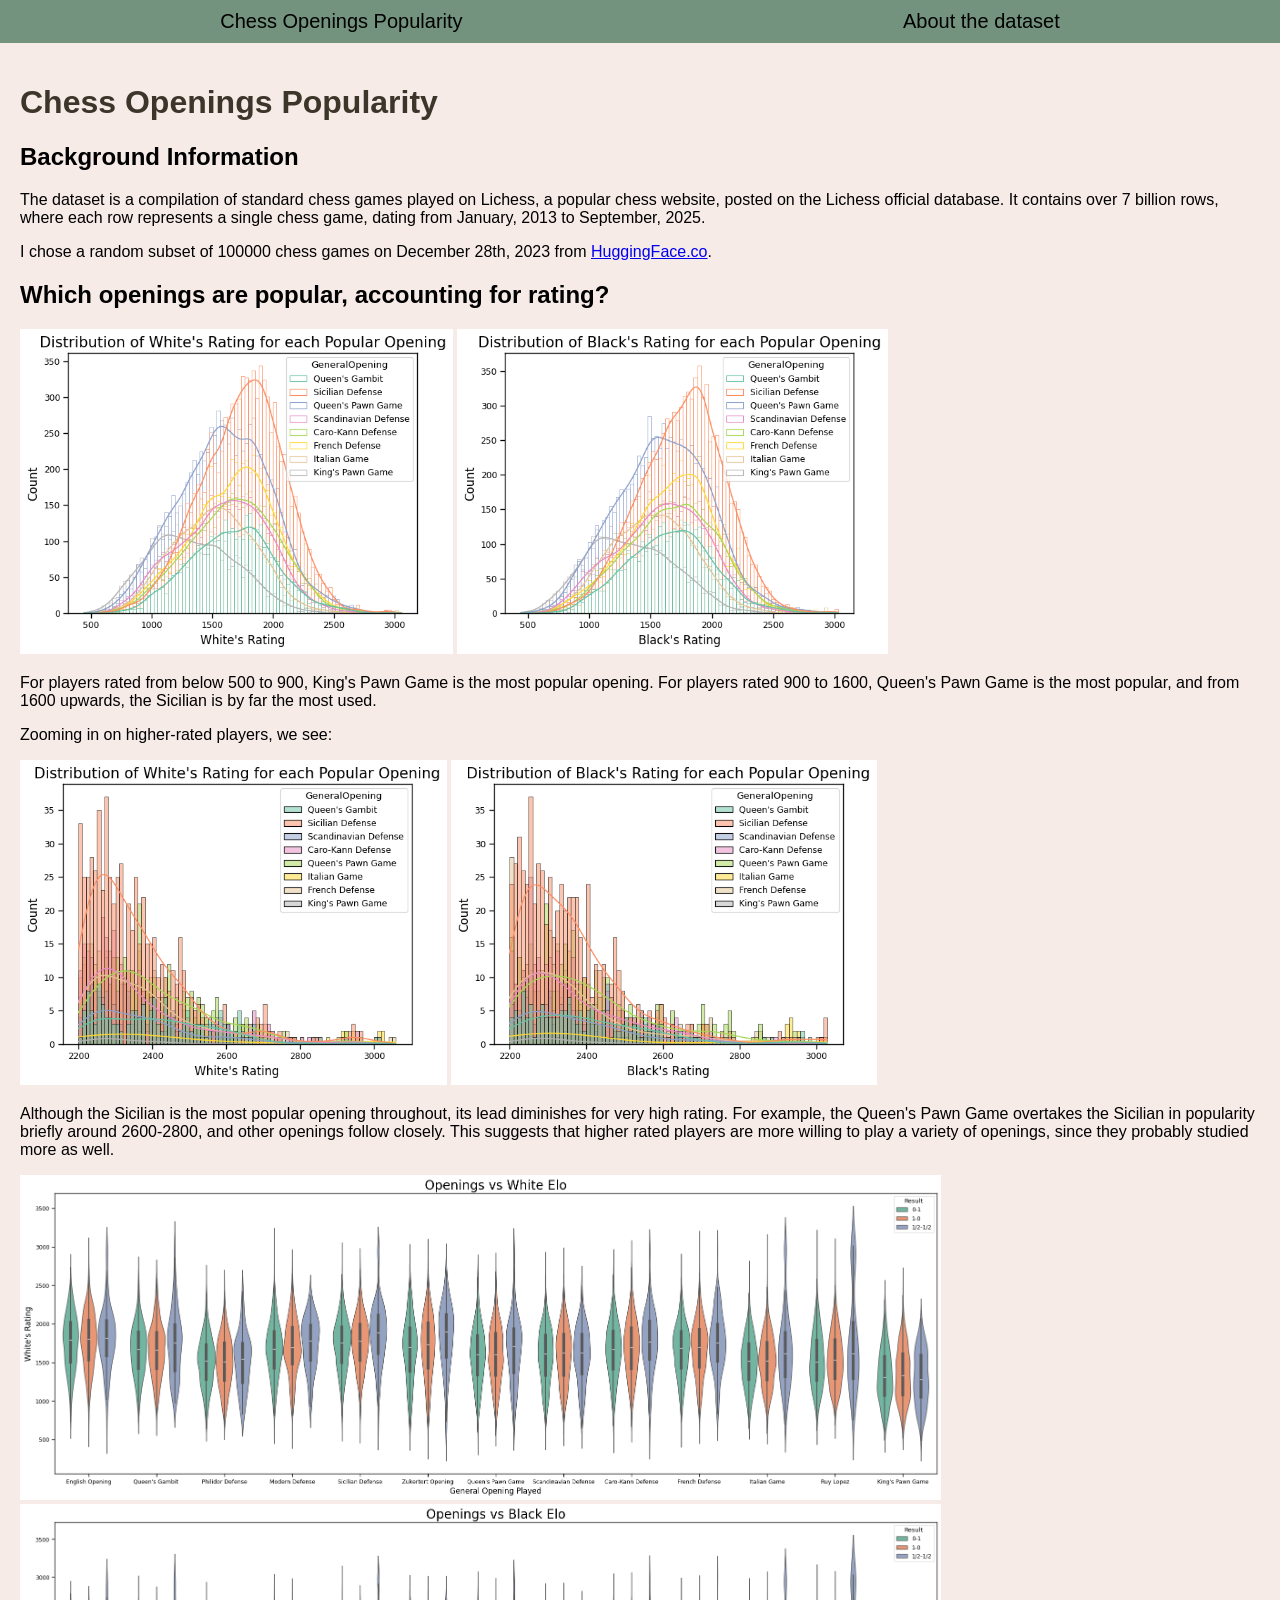
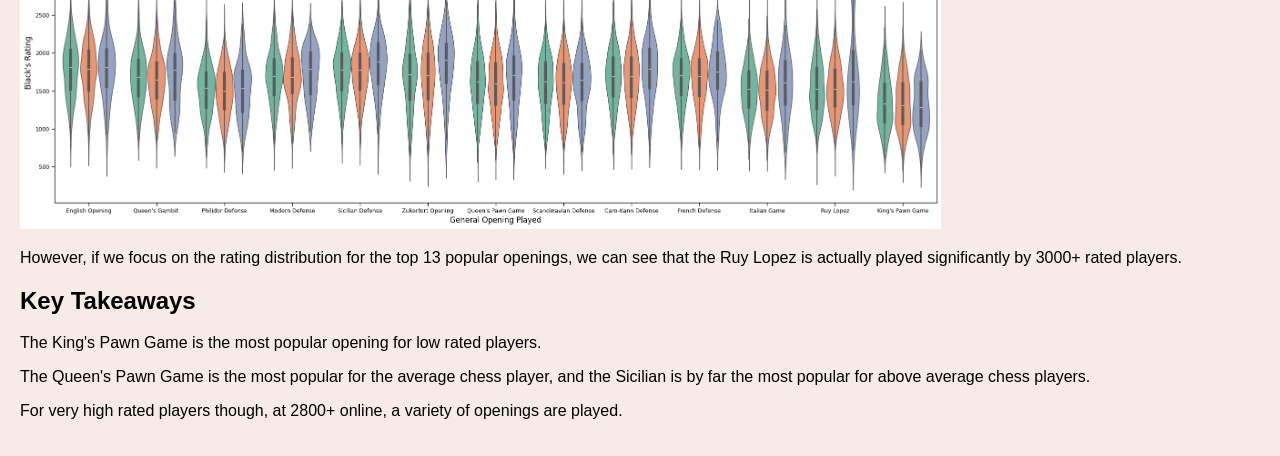
==== index.html @ 009cc241 "finished index.html" ====
<!DOCTYPE html>
<html lang="en">
<head>
    <meta charset="UTF-8">
    <meta name="viewport" content="width=device-width, initial-scale=1.0">
    <title>Document</title>
    <link rel="stylesheet" href="style.css">
</head>
<body>

    <nav>
        <a href="index.html">Chess Openings Popularity</a>
        <a href="data-card.html">About the dataset</a>
    </nav>

    <main>

        <h1>Chess Openings Popularity</h1>
        <h2>Background Information</h2>

        <p>The dataset is a compilation of standard chess games played on Lichess,
            a popular chess website, posted on the Lichess official database.
            It contains over 7 billion rows, where each row represents a single chess game,
            dating from January, 2013 to September, 2025.</p>

        <p>I chose a random subset of 100000 chess games on December 28th, 2023 from 

        <a href="https://huggingface.co/datasets/Lichess/standard-chess-games">HuggingFace.co</a>.</p>

        <h2>Which openings are popular, accounting for rating?</h3>

        <img src="openingDistribWhite.png" alt="Openings vs White's Rating" height="300">
        <img src="openingDistribBlack.png" alt="Openings vs White's Rating" height="300">

        <p>For players rated from below 500 to 900, King's Pawn Game is the most popular opening. For players rated 900 to 1600, Queen's Pawn Game is the most popular, and from 1600 upwards, the Sicilian is by far the most used.</p>

        <p>Zooming in on higher-rated players, we see:</p>

        <img src="openingDistribWhiteHigh.png" alt="Openings vs White's Rating (2200+)" height="300">
        <img src="openingDistribBlackHigh.png" alt="Openings vs Black's Rating (2200+)" height="300">

        <p>Although the Sicilian is the most popular opening throughout, its lead diminishes for very high rating. For example, the Queen's Pawn Game overtakes the Sicilian in popularity briefly around 2600-2800, and other openings follow closely. This suggests that higher rated players are more willing to play a variety of openings, since they probably studied more as well.</p>

        <img src="openingsVsWhiteElo.png" alt="Popular Openings vs White's Rating">
        <img src="openingsVsBlackElo.png" alt="Popular Openings vs Black's Rating">

        <p>However, if we focus on the rating distribution for the top 13 popular openings, we can see that the Ruy Lopez is actually played significantly by 3000+ rated players.</p>

        <h2>Key Takeaways</h2>

        <p>The King's Pawn Game is the most popular opening for low rated players.</p>
        <p>The Queen's Pawn Game is the most popular for the average chess player, and the Sicilian is by far the most popular for above average chess players.</p>
        <p>For very high rated players though, at 2800+ online, a variety of openings are played.</p>

    </main>

</body>
</html>
---- style.css ----
/*
*/
:root {
    --seashell: #f7ebe8;
    --mutedteal: #73937e;
    --darkbrown: #3c362a;
    --tangerinedream: #ffa987;
    --bluepurple: #677db7;
}

body {
    background-color: var(--seashell);
    margin: 0;
}

nav {
    background-color: var(--mutedteal);
    display: flex;
    justify-content: space-around;
}

nav a {
    text-decoration: none;
    font-size: 20px;
    color: #000000;
    padding:10px;
    font-family:'Gill Sans', 'Gill Sans MT', Calibri, 'Trebuchet MS', sans-serif;
}

h1 {
    justify-self: center;
    color: var(--darkbrown);
}

main {
    padding:20px;
    font-family:'Gill Sans', 'Gill Sans MT', Calibri, 'Trebuchet MS', sans-serif;
}

main img:hover {
    height: 375px;
    transition: height 0.75s;
}

main img {
    height: 325px;
    transition: height 1.5s;
}
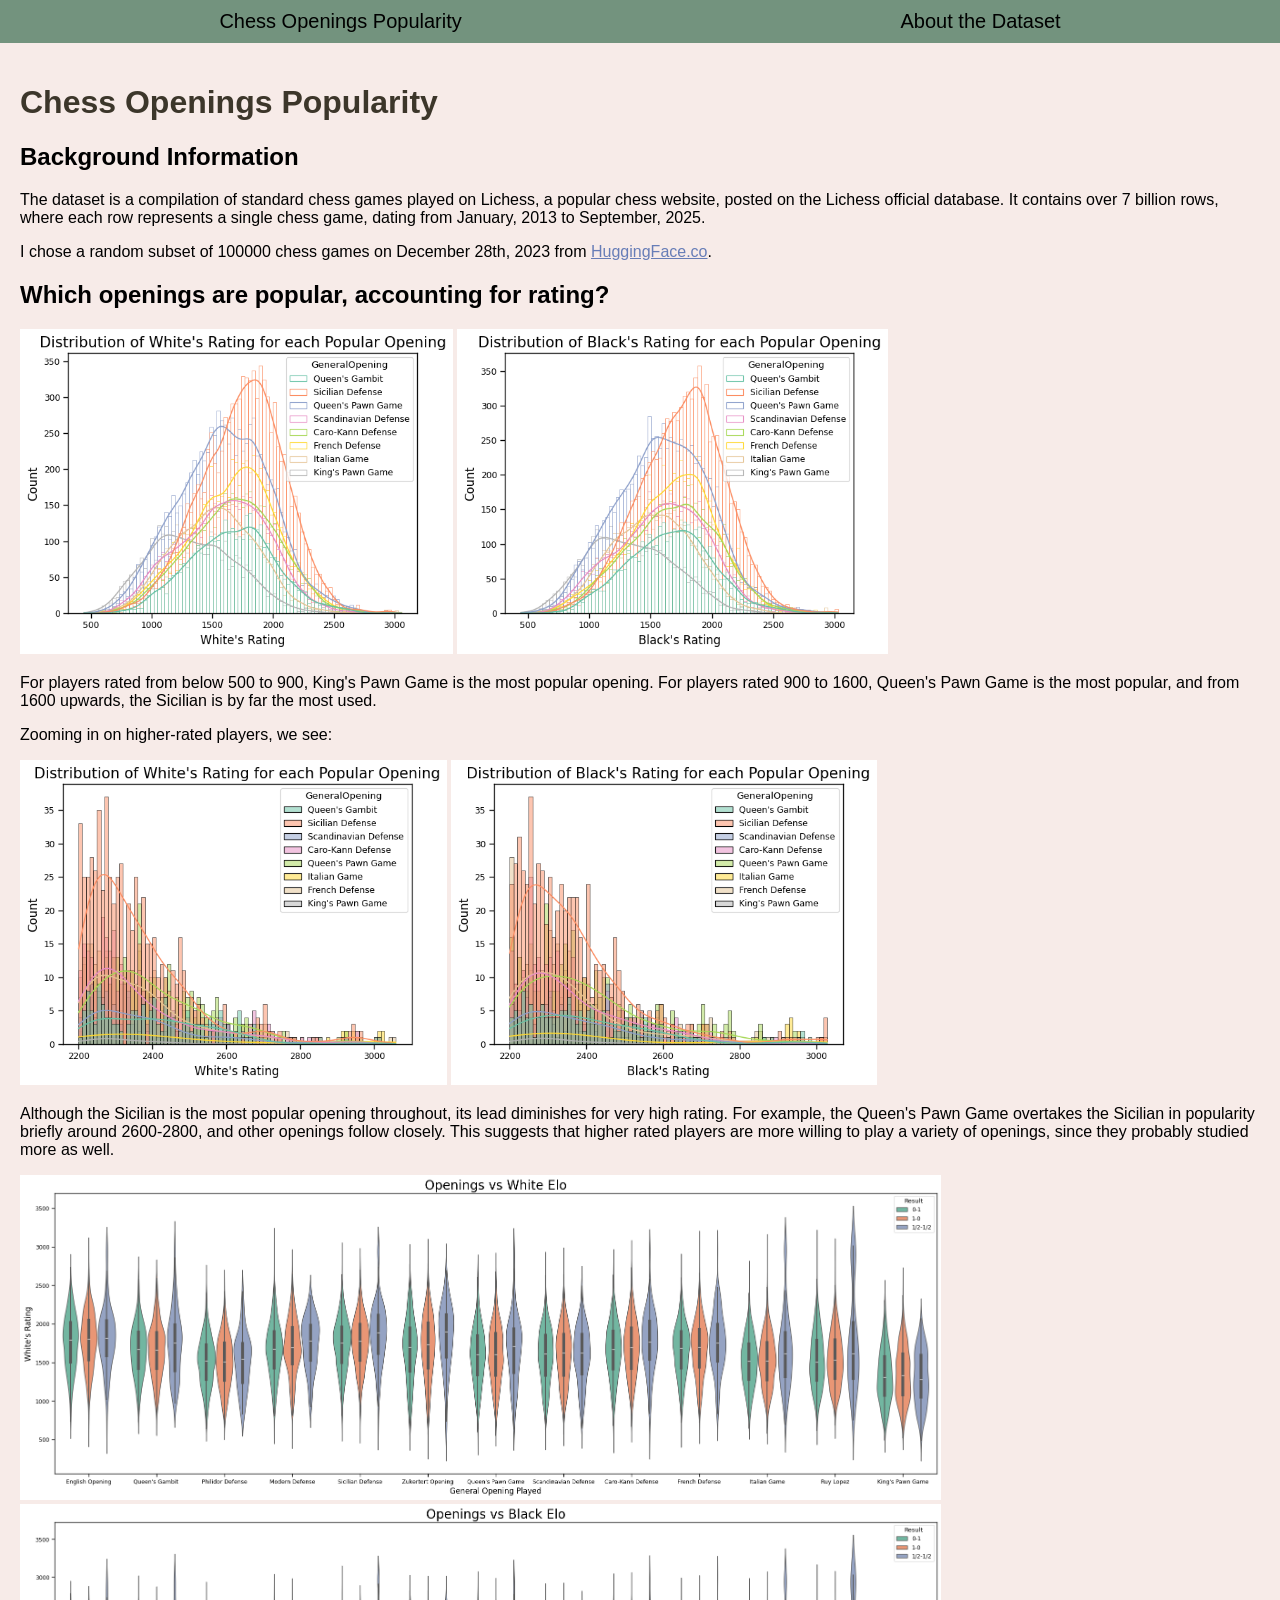
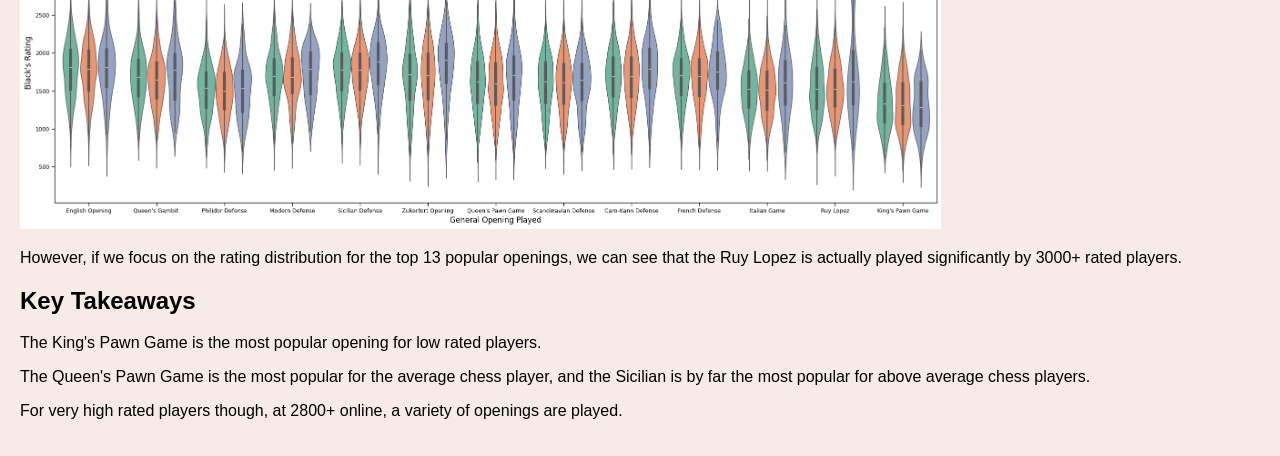
==== commit fb0045f6: "finished data-card.html" ====
--- a/index.html
+++ b/index.html
@@ -3,14 +3,14 @@
 <head>
     <meta charset="UTF-8">
     <meta name="viewport" content="width=device-width, initial-scale=1.0">
-    <title>Document</title>
+    <title>Chess Openings Popularity</title>
     <link rel="stylesheet" href="style.css">
 </head>
 <body>
 
     <nav>
         <a href="index.html">Chess Openings Popularity</a>
-        <a href="data-card.html">About the dataset</a>
+        <a href="data-card.html">About the Dataset</a>
     </nav>
 
     <main>
--- a/style.css
+++ b/style.css
@@ -45,4 +45,8 @@
 main img {
     height: 325px;
     transition: height 1.5s;
+}
+
+main a {
+    color: var(--bluepurple)
 }
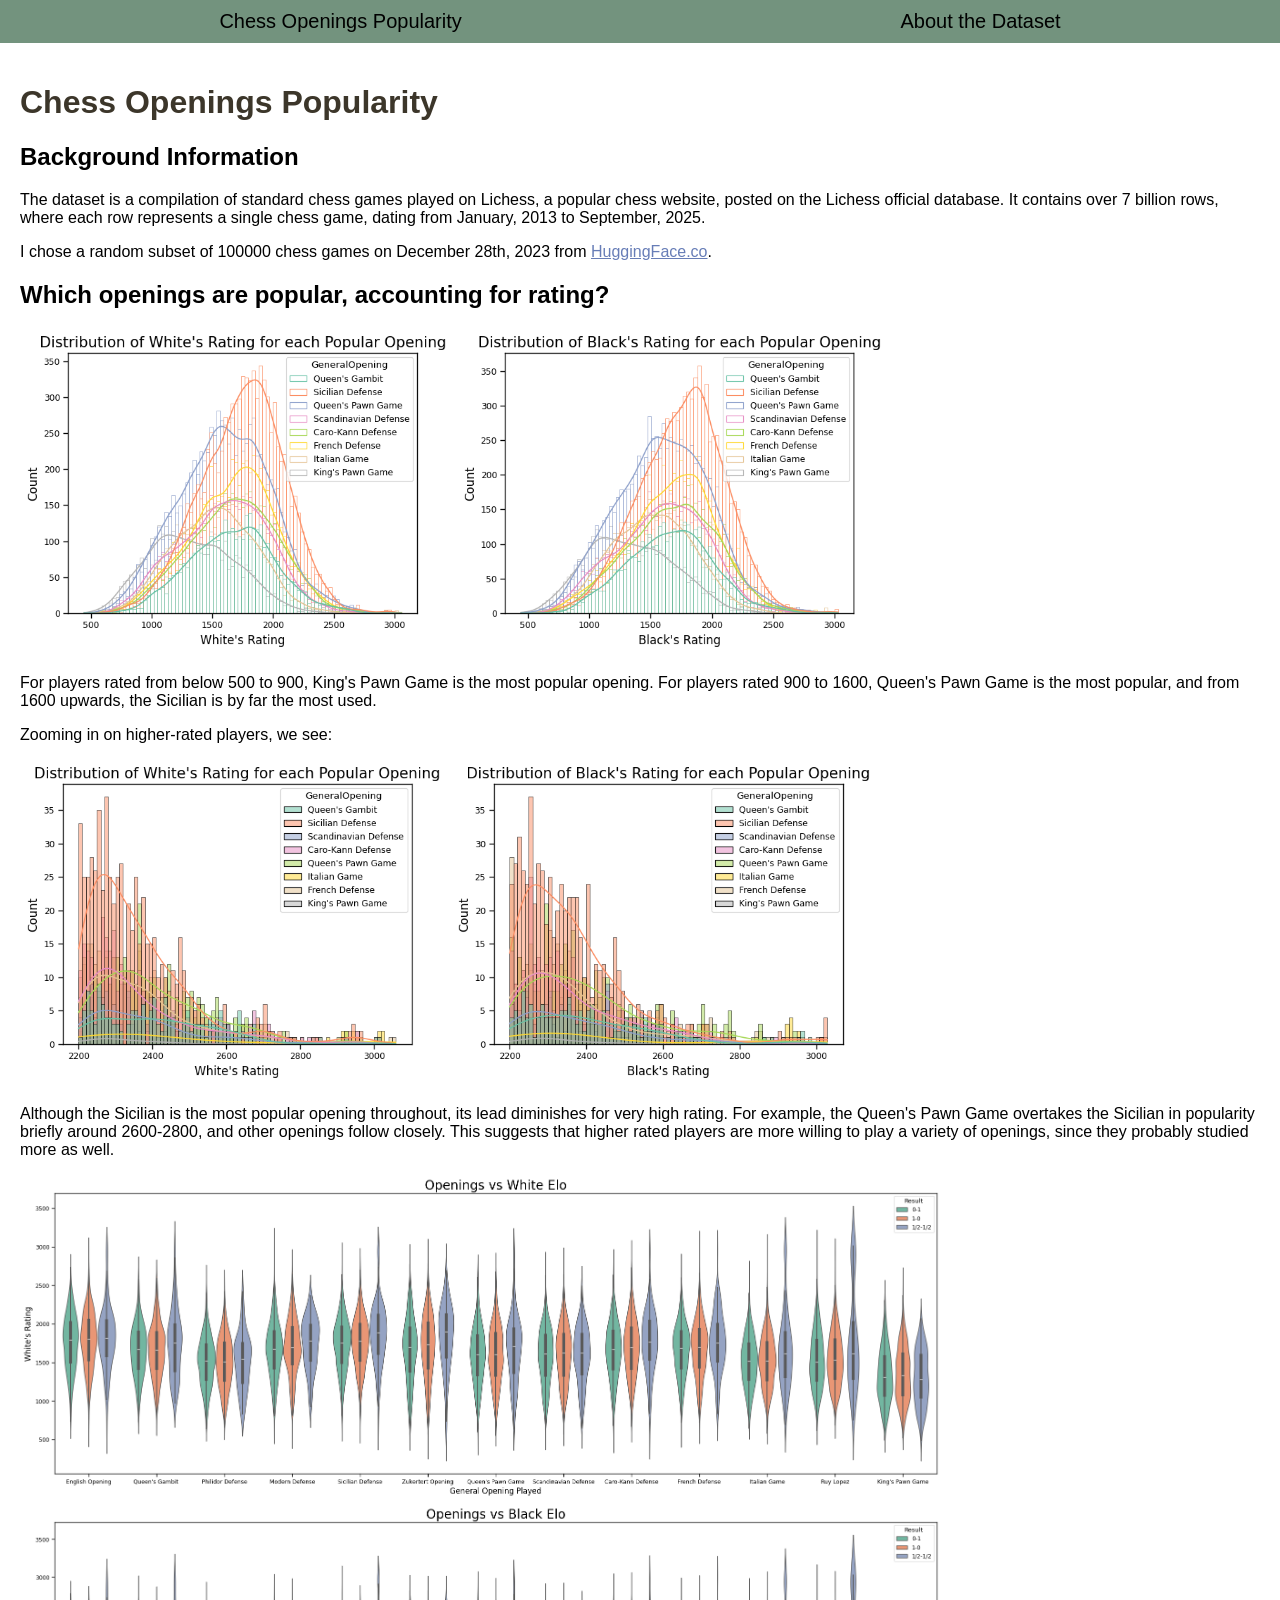
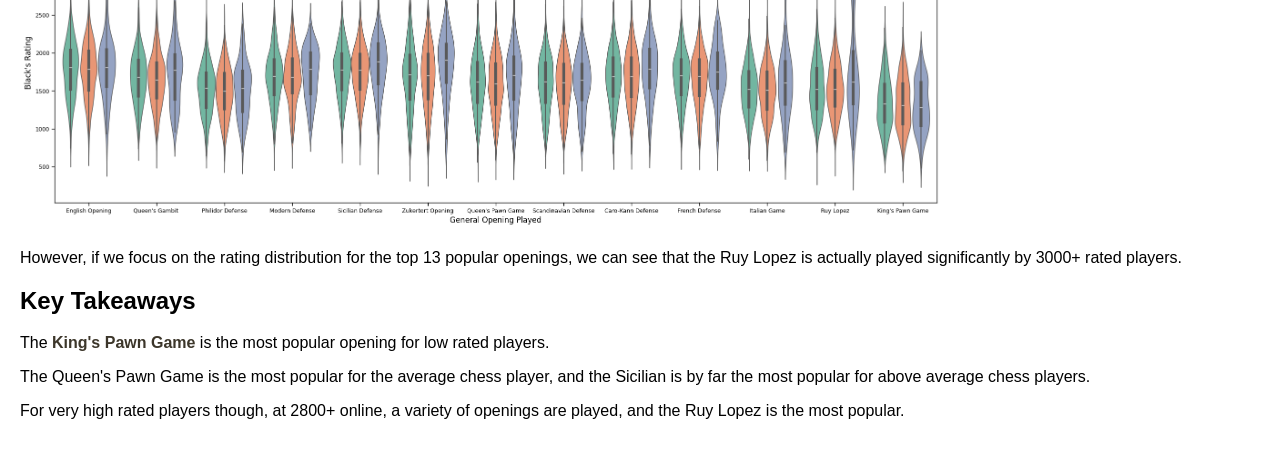
==== commit edb63143: "editing background part 1" ====
--- a/index.html
+++ b/index.html
@@ -27,7 +27,7 @@
 
         <a href="https://huggingface.co/datasets/Lichess/standard-chess-games">HuggingFace.co</a>.</p>
 
-        <h2>Which openings are popular, accounting for rating?</h3>
+        <h2>Which openings are popular, accounting for rating?</h2>
 
         <img src="openingDistribWhite.png" alt="Openings vs White's Rating" height="300">
         <img src="openingDistribBlack.png" alt="Openings vs White's Rating" height="300">
@@ -48,9 +48,9 @@
 
         <h2>Key Takeaways</h2>
 
-        <p>The King's Pawn Game is the most popular opening for low rated players.</p>
-        <p>The Queen's Pawn Game is the most popular for the average chess player, and the Sicilian is by far the most popular for above average chess players.</p>
-        <p>For very high rated players though, at 2800+ online, a variety of openings are played.</p>
+        <p>The <b><span class="opening">King's Pawn Game</span></b> is the most popular opening for low rated players.</p>
+        <p>The <opening>Queen's Pawn Game</opening> is the most popular for the average chess player, and the <opening>Sicilian</opening> is by far the most popular for above average chess players.</p>
+        <p>For very high rated players though, at 2800+ online, a variety of openings are played, and the <opening>Ruy Lopez</opening> is the most popular.</p>
 
     </main>
 
--- a/style.css
+++ b/style.css
@@ -9,8 +9,9 @@
 }
 
 body {
-    background-color: var(--seashell);
     margin: 0;
+    background-image: url("chess_bg.png") /*https://www.w3schools.com/cssref/pr_background-image.php*/;
+    background-blend-mode: lighten;
 }
 
 nav {
@@ -48,5 +49,13 @@
 }
 
 main a {
-    color: var(--bluepurple)
+    color: var(--bluepurple);
+}
+
+.opening { /*https://www.w3schools.com/html/html_classes.asp*/
+    color: var(--darkbrown);
+}
+
+.opening:hover span{
+    display:block
 }
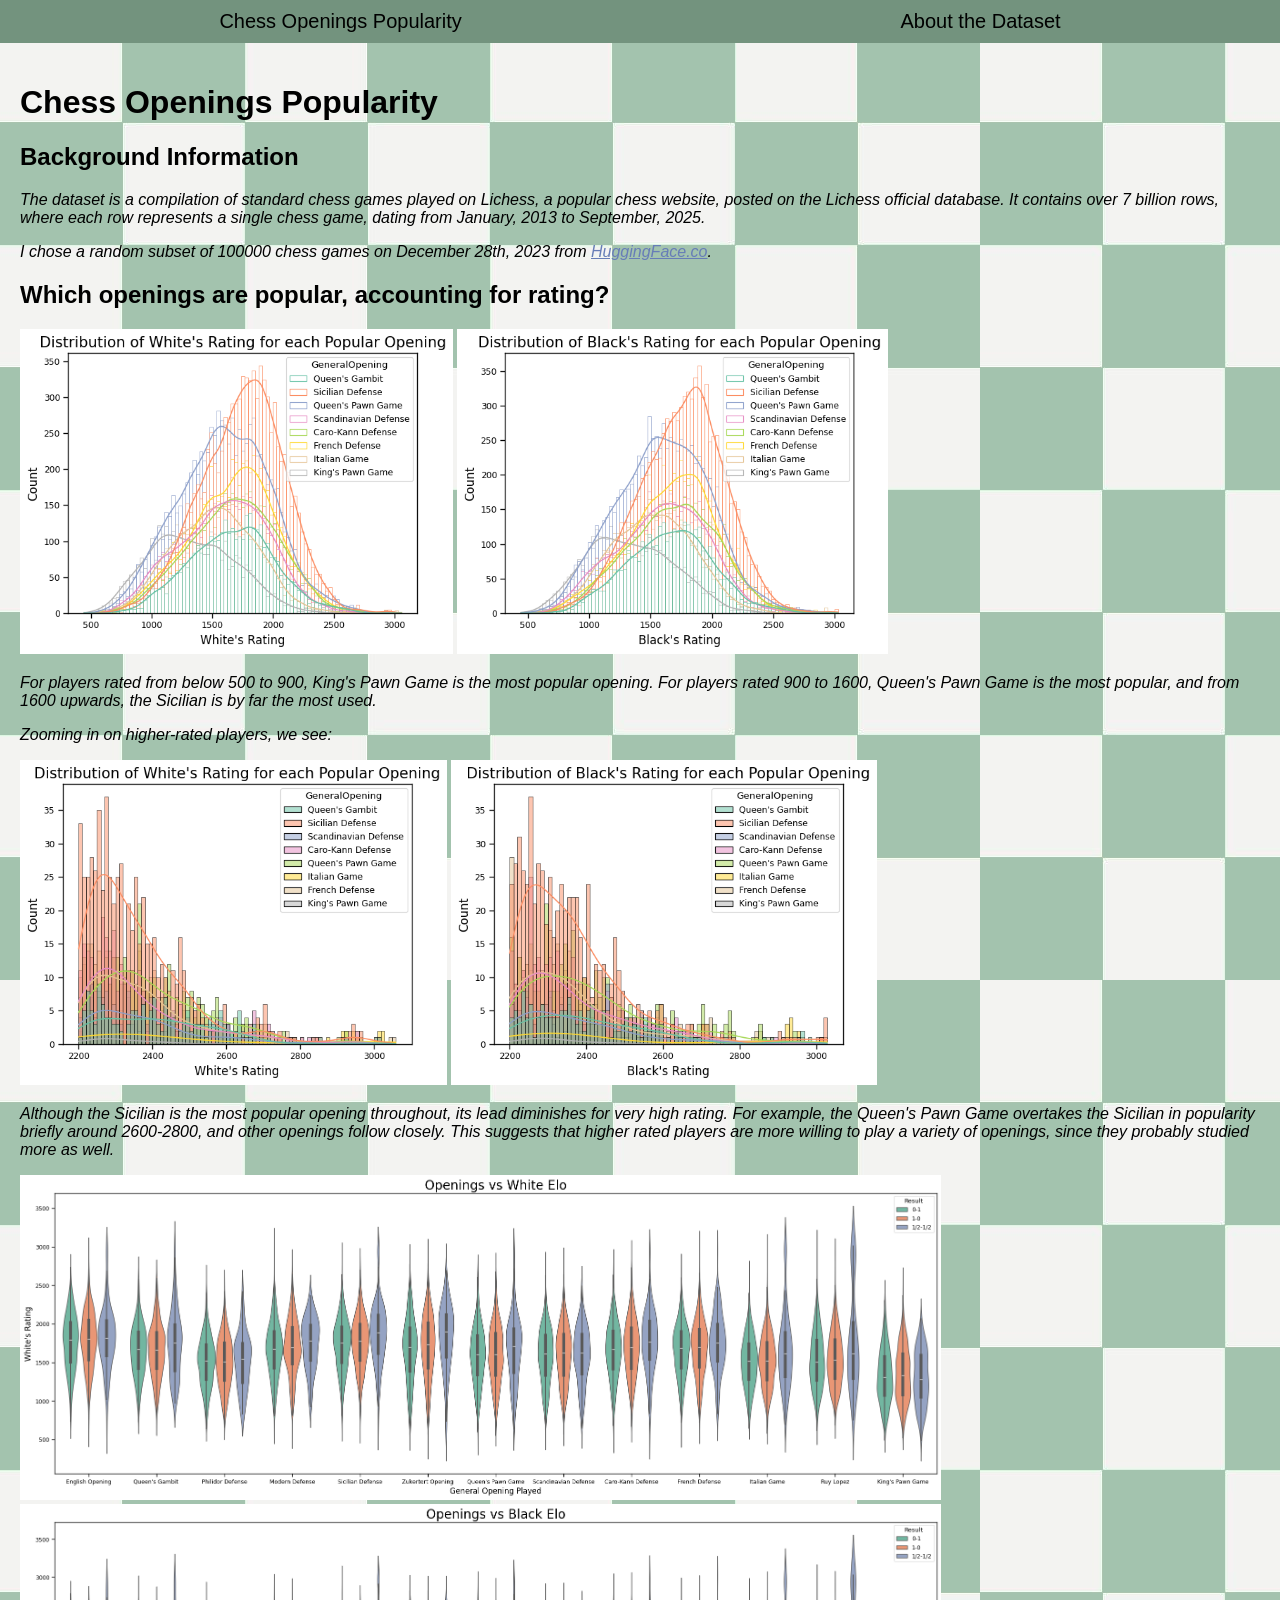
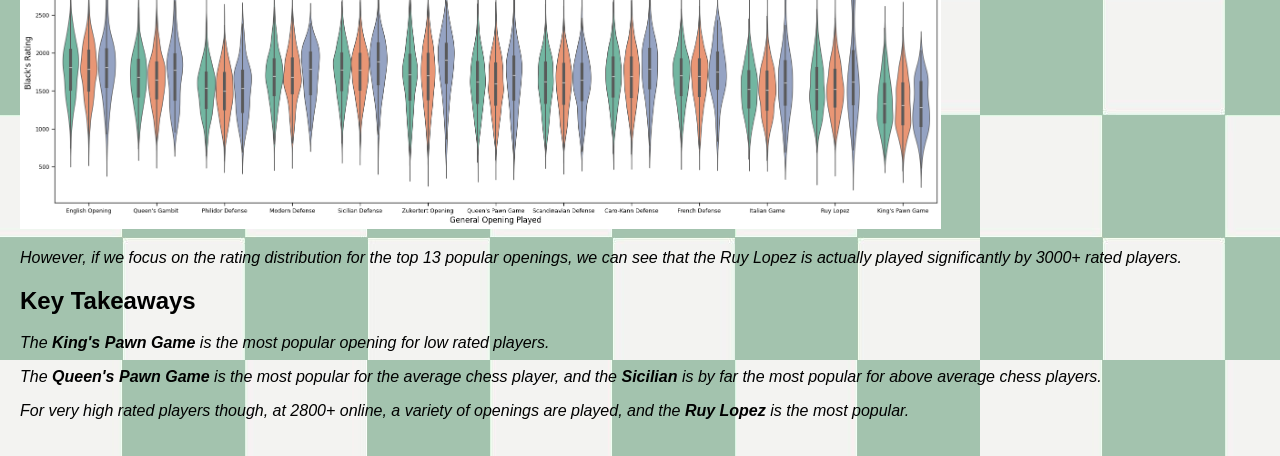
==== commit 165a1cbe: "changed opening bold" ====
--- a/index.html
+++ b/index.html
@@ -48,10 +48,10 @@
 
         <h2>Key Takeaways</h2>
 
-        <p>The <b><span class="opening">King's Pawn Game</span></b> is the most popular opening for low rated players.</p>
-        <p>The <opening>Queen's Pawn Game</opening> is the most popular for the average chess player, and the <opening>Sicilian</opening> is by far the most popular for above average chess players.</p>
-        <p>For very high rated players though, at 2800+ online, a variety of openings are played, and the <opening>Ruy Lopez</opening> is the most popular.</p>
-
+        <p>The <b>King's Pawn Game</b> is the most popular opening for low rated players.</p>
+        <p>The <b><span>Queen's Pawn Game</span></b> is the most popular for the average chess player, and the <b><span>Sicilian</span></b> is by far the most popular for above average chess players.</p>
+        <p>For very high rated players though, at 2800+ online, a variety of openings are played, and the <b><span>Ruy Lopez</span></b> is the most popular.</p>
+        
     </main>
 
 </body>
--- a/style.css
+++ b/style.css
@@ -12,6 +12,7 @@
     margin: 0;
     background-image: url("chess_bg.png") /*https://www.w3schools.com/cssref/pr_background-image.php*/;
     background-blend-mode: lighten;
+    background-color: #A3C3Ae;
 }
 
 nav {
@@ -30,12 +31,17 @@
 
 h1 {
     justify-self: center;
-    color: var(--darkbrown);
+    font-style: normal;
+}
+
+h2 {
+    font-style: normal;
 }
 
 main {
     padding:20px;
     font-family:'Gill Sans', 'Gill Sans MT', Calibri, 'Trebuchet MS', sans-serif;
+    font-style: italic;
 }
 
 main img:hover {
@@ -50,12 +56,4 @@
 
 main a {
     color: var(--bluepurple);
-}
-
-.opening { /*https://www.w3schools.com/html/html_classes.asp*/
-    color: var(--darkbrown);
-}
-
-.opening:hover span{
-    display:block
 }
